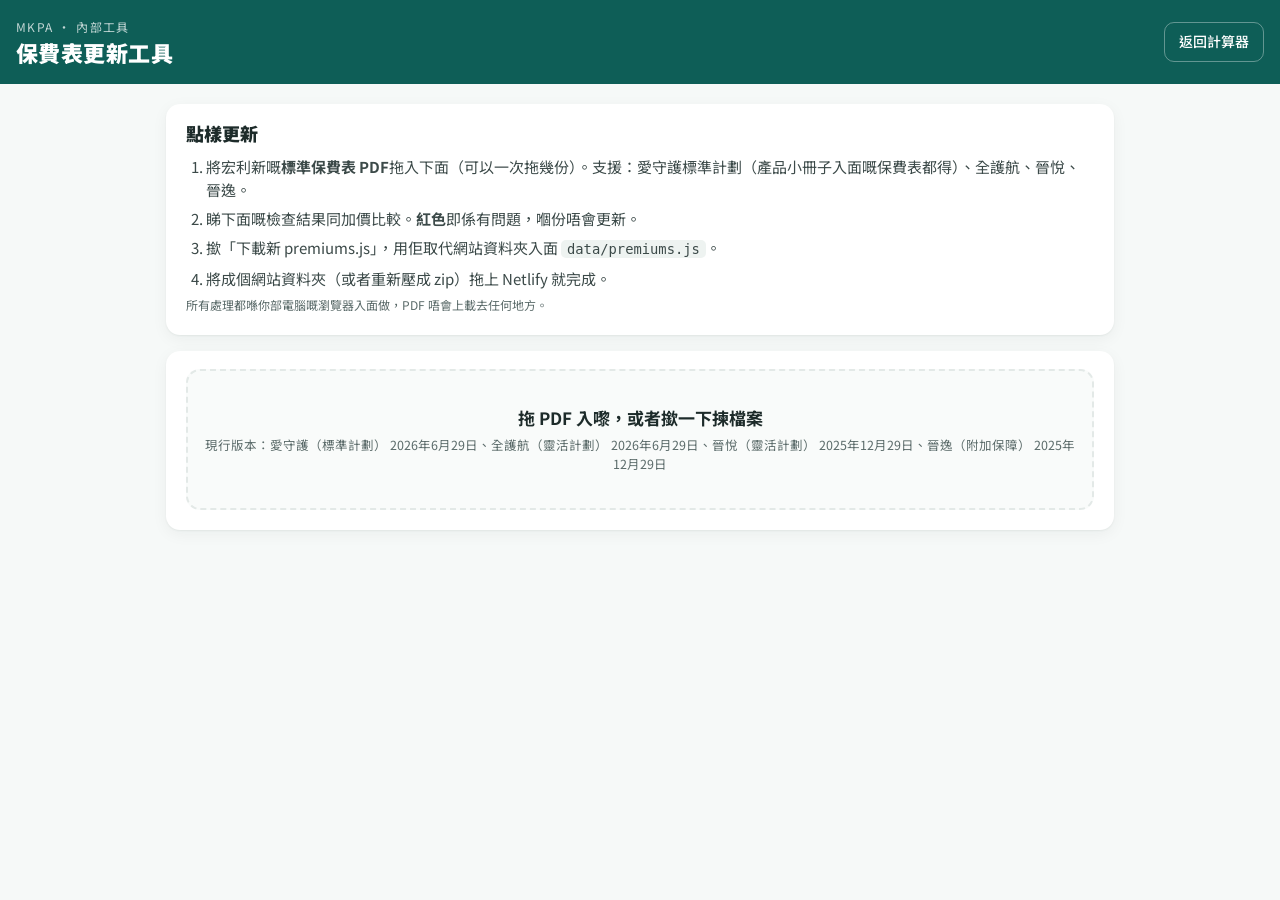
==== update.html @ 35508be8 "vhis-rate: 首次上載（已套用 MKPA 統一設計） 由 mkpa-tools 搬過嚟，包括統一設計（宏利綠、Noto Sans HK、電子名片、列印 / 存 PDF）同 CLAUDE.md。" ====
<!DOCTYPE html>
<html lang="zh-Hant-HK">
<head>
  <meta charset="UTF-8">
  <meta name="viewport" content="width=device-width, initial-scale=1.0">
  <meta name="robots" content="noindex">
  <title>保費表更新工具</title>
<link rel="preconnect" href="https://fonts.googleapis.com">
<link rel="preconnect" href="https://fonts.gstatic.com" crossorigin>
<link href="https://fonts.googleapis.com/css2?family=Barlow:wght@500;600;700&family=Noto+Sans+HK:wght@400;500;700;900&display=swap" rel="stylesheet">
  <link rel="icon" href="data:image/svg+xml,%3Csvg xmlns=%27http://www.w3.org/2000/svg%27 viewBox=%270 0 32 32%27%3E%3Crect width=%2732%27 height=%2732%27 rx=%277%27 fill=%27%230a463f%27/%3E%3Cpath d=%27M13 8h6v5h5v6h-5v5h-6v-5H8v-6h5z%27 fill=%27%23fff%27/%3E%3C/svg%3E">
  <link rel="stylesheet" href="css/style.css">
</head>
<body>
  <header class="topbar">
    <div class="wrap topbar__inner">
      <div>
        <div class="eyebrow">MKPA · 內部工具</div>
        <h1>保費表更新工具</h1>
      </div>
      <div class="topbar__actions"><a class="btn btn--ghost" href="index.html">返回計算器</a></div>
    </div>
  </header>

  <main class="wrap upd">
    <section class="card">
      <h2>點樣更新</h2>
      <ol class="steps">
        <li>將宏利新嘅<strong>標準保費表 PDF</strong>拖入下面（可以一次拖幾份）。支援：愛守護標準計劃（產品小冊子入面嘅保費表都得）、全護航、晉悅、晉逸。</li>
        <li>睇下面嘅檢查結果同加價比較。<strong>紅色</strong>即係有問題，嗰份唔會更新。</li>
        <li>撳「下載新 premiums.js」，用佢取代網站資料夾入面 <code>data/premiums.js</code>。</li>
        <li>將成個網站資料夾（或者重新壓成 zip）拖上 Netlify 就完成。</li>
      </ol>
      <p class="hint">所有處理都喺你部電腦嘅瀏覽器入面做，PDF 唔會上載去任何地方。</p>
    </section>

    <section class="card">
      <label class="drop" id="drop">
        <input type="file" id="files" accept="application/pdf" multiple>
        <span class="drop__big">拖 PDF 入嚟，或者撳一下揀檔案</span>
        <span class="drop__small">現行版本：<span id="current"></span></span>
      </label>
      <div id="reports"></div>
      <div class="upd__actions" id="actions" hidden>
        <button type="button" class="btn btn--primary" id="download">下載新 premiums.js</button>
        <span class="hint" id="actionHint"></span>
      </div>
    </section>
  </main>

  <script src="vendor/pdf-3.11.174.min.js"></script>
  <script src="data/premiums.js"></script>
  <script src="js/parser.js"></script>
  <script src="js/update.js"></script>
</body>
</html>
---- css/style.css ----
:root {
  --bg: #F6F9F8;
  --surface: #ffffff;
  --ink: #1D2B2A;
  --ink-2: #3C4A49;
  --ink-3: #5B6B6A;
  --line: #E3E9E7;
  --line-2: #EEF3F1;
  --brand: #00753E;
  --brand-fill: #00A758;
  --brand-2: #0E5E57;
  --brand-soft: #E6F6EE;
  --premium: #C62828;
  --premium-soft: #FDECEC;
  --prep: #9aa3b2;
  --bank: #2459c9;
  --bank-soft: #e8eefb;
  --plan: #c26a06;
  --plan-soft: #fdf0de;
  --radius: 14px;
  --shadow: 0 1px 2px rgba(29, 43, 42, .06), 0 4px 16px rgba(29, 43, 42, .05);
  --font: "Noto Sans HK", "PingFang HK", "Microsoft JhengHei", system-ui, sans-serif;
  --num: "Barlow", "Noto Sans HK", system-ui, sans-serif;
}

* { box-sizing: border-box; }
html { -webkit-text-size-adjust: 100%; }
body {
  margin: 0;
  background: var(--bg);
  color: var(--ink);
  font-family: var(--font);
  font-size: 15px;
  line-height: 1.55;
}
.wrap { max-width: 1280px; margin: 0 auto; padding: 0 16px; }
h1, h2, h3 { margin: 0; line-height: 1.25; }
small { font-weight: 400; color: var(--ink-3); }
.num, .kpi__v, td, output { font-variant-numeric: tabular-nums; }
.kpi__v, .total-hero__main b { font-family: var(--num); }

/* 頂部 */
.topbar { background: var(--brand-2); color: #fff; }
.topbar__inner { display: flex; align-items: center; justify-content: space-between; gap: 16px; padding-top: 18px; padding-bottom: 18px; flex-wrap: wrap; }
.topbar h1 { font-size: 22px; font-weight: 900; letter-spacing: .02em; }
.eyebrow { font-size: 12px; letter-spacing: .12em; opacity: .75; margin-bottom: 2px; }
.topbar__actions { display: flex; gap: 8px; }

/* 按鈕 */
.btn { font: inherit; font-size: 14px; font-weight: 500; border-radius: 10px; padding: 8px 14px; cursor: pointer; border: 1px solid transparent; transition: background .15s, border-color .15s; }
.btn--light { background: #fff; color: var(--brand-2); }
.btn--light:hover { background: #E6F6EE; }
.btn--ghost { background: transparent; color: #fff; border-color: rgba(255,255,255,.35); }
.btn--ghost:hover { background: rgba(255,255,255,.1); }
.btn--outline { background: transparent; border-color: var(--line); color: var(--ink-2); }
.btn--outline:hover { border-color: var(--ink-3); }
.btn--block { width: 100%; }

/* 版面 */
.layout { display: grid; grid-template-columns: 340px minmax(0, 1fr); gap: 20px; padding-top: 20px; padding-bottom: 32px; align-items: start; }
.panel { background: var(--surface); border-radius: var(--radius); box-shadow: var(--shadow); padding: 4px 18px 18px; position: sticky; top: 12px; max-height: calc(100vh - 24px); overflow-y: auto; }
.results { display: flex; flex-direction: column; gap: 16px; min-width: 0; }
#resultBody { display: flex; flex-direction: column; gap: 16px; }

/* 輸入 */
.group { padding: 14px 0; border-bottom: 1px solid var(--line-2); }
.group:last-of-type { border-bottom: 0; margin-bottom: 8px; }
.group__title { font-size: 12px; font-weight: 700; letter-spacing: .1em; color: var(--brand); margin-bottom: 10px; }
.field { display: block; margin-bottom: 12px; }
.field:last-child { margin-bottom: 0; }
.label { display: block; font-size: 13px; font-weight: 500; color: var(--ink-2); margin-bottom: 6px; }
.label--row { display: flex; justify-content: space-between; align-items: center; gap: 8px; }
.row2 { display: grid; grid-template-columns: 1fr 1fr; gap: 10px; align-items: end; }
select {
  width: 100%; font: inherit; font-size: 15px; color: var(--ink);
  padding: 9px 32px 9px 11px; border: 1px solid var(--line); border-radius: 10px; background: #fff;
  appearance: none; -webkit-appearance: none;
  background-image: url("data:image/svg+xml,%3Csvg xmlns='http://www.w3.org/2000/svg' width='12' height='8' viewBox='0 0 12 8'%3E%3Cpath d='M1 1l5 5 5-5' stroke='%237b8395' stroke-width='1.6' fill='none'/%3E%3C/svg%3E");
  background-repeat: no-repeat; background-position: right 11px center;
}
select:focus, input:focus-visible, button:focus-visible { outline: 2px solid var(--brand); outline-offset: 2px; }
.hint { font-size: 12px; color: var(--ink-3); margin: 6px 0 0; }
.hint:empty { display: none; }
.check { display: flex; gap: 8px; align-items: flex-start; font-size: 13px; color: var(--ink-2); cursor: pointer; margin: 2px 0 8px; }
.check input { margin-top: 3px; accent-color: var(--brand); width: 16px; height: 16px; flex: none; }
.check--field { margin-bottom: 12px; padding-bottom: 9px; }

.seg { display: grid; grid-template-columns: repeat(2, 1fr); background: var(--line-2); padding: 3px; border-radius: 10px; gap: 3px; }
.seg--4 { grid-template-columns: repeat(4, 1fr); }
.seg button { font: inherit; font-size: 14px; border: 0; background: transparent; padding: 7px 4px; border-radius: 8px; cursor: pointer; color: var(--ink-2); }
.seg button[aria-checked="true"] { background: #fff; color: var(--ink); font-weight: 700; box-shadow: 0 1px 3px rgba(0,0,0,.08); }

input[type="range"] { width: 100%; accent-color: var(--brand); margin: 4px 0 0; height: 24px; }
#bankRate { accent-color: var(--bank); }
#planRate, #planYears { accent-color: var(--plan); }
.pill { font-size: 13px; font-weight: 700; padding: 1px 9px; border-radius: 999px; background: var(--brand-soft); color: var(--brand); min-width: 52px; text-align: center; }
.pill--bank { background: var(--bank-soft); color: var(--bank); }
.pill--plan { background: var(--plan-soft); color: var(--plan); }

/* 結果 */
.errors { background: var(--premium-soft); color: var(--premium); border-radius: var(--radius); padding: 14px 16px; font-weight: 500; }
.errors ul { margin: 0; padding-left: 18px; }
.client-line { font-size: 14px; color: var(--ink-2); padding: 0 2px; }
.client-line strong { color: var(--ink); }
.client-line .tag { display: inline-block; font-size: 12px; background: #fff; border: 1px solid var(--line); border-radius: 999px; padding: 1px 9px; margin: 2px 4px 2px 0; }
.client-line .tag--warn { background: var(--premium-soft); border-color: transparent; color: var(--premium); }

.kpis { display: grid; grid-template-columns: repeat(4, minmax(0, 1fr)); gap: 12px; }
.kpi { container-type: inline-size; background: var(--surface); border-radius: var(--radius); box-shadow: var(--shadow); padding: 14px 16px 16px; border-top: 3px solid var(--brand-fill); min-width: 0; }
.kpi--alert { border-top-color: var(--premium); }
.kpi__q { font-size: 13px; font-weight: 700; color: var(--ink-2); display: flex; align-items: center; gap: 7px; }
.kpi__q .num { width: 20px; height: 20px; border-radius: 50%; background: var(--brand-soft); color: var(--brand); display: inline-grid; place-items: center; font-size: 12px; }
.kpi--alert .kpi__q .num { background: var(--premium-soft); color: var(--premium); }
.kpi__v { white-space: nowrap; font-size: clamp(15px, 11.5cqi, 28px); font-weight: 900; letter-spacing: -.01em; margin-top: 8px; line-height: 1.15; overflow-wrap: anywhere; }
.kpi__v small { font-size: 13px; font-weight: 500; white-space: nowrap; }
.kpi__s { font-size: 12.5px; color: var(--ink-3); margin-top: 6px; }
.kpi__s b { color: var(--ink-2); font-weight: 700; }
.kpi--alert .kpi__v { color: var(--premium); }

.card { background: var(--surface); border-radius: var(--radius); box-shadow: var(--shadow); padding: 18px 20px 20px; min-width: 0; }
.card--quiet { background: transparent; box-shadow: none; border: 1px solid var(--line); }
.card h2 { font-size: 18px; font-weight: 900; }
.card__head { display: flex; justify-content: space-between; align-items: flex-start; gap: 12px; margin-bottom: 12px; }
.card__sub { font-size: 13px; color: var(--ink-3); margin: 4px 0 0; }

.chart { position: relative; height: 260px; margin-top: 12px; }
.chart--tall { height: 300px; }
.chart--short { height: 220px; }

.milestones { display: grid; grid-template-columns: repeat(auto-fill, minmax(118px, 1fr)); gap: 8px; margin-top: 14px; }
.ms { border: 1px solid var(--line-2); border-radius: 10px; padding: 8px 10px; background: #F9FBFA; }
.ms__age { font-size: 12px; color: var(--ink-3); }
.ms__v { font-size: 16px; font-weight: 700; }
.ms__x { font-size: 12px; color: var(--premium); font-weight: 500; }
.ms--now { background: var(--brand-soft); border-color: transparent; }
.ms--now .ms__x { color: var(--brand); }

.compare { display: grid; grid-template-columns: 1fr 1fr; gap: 12px; }
.opt { border-radius: 12px; padding: 14px 16px; border: 1px solid var(--line-2); }
.opt--bank { background: var(--bank-soft); border-color: transparent; }
.opt--plan { background: var(--plan-soft); border-color: transparent; }
.opt__name { font-size: 13px; font-weight: 700; display: flex; justify-content: space-between; gap: 8px; }
.opt--bank .opt__name { color: var(--bank); }
.opt--plan .opt__name { color: var(--plan); }
.opt__big { font-size: 28px; font-weight: 900; margin-top: 6px; line-height: 1.1; }
.opt__big small { font-size: 13px; color: var(--ink-2); }
.opt__alt { font-size: 13px; color: var(--ink-2); margin-top: 2px; }
.opt dl { margin: 12px 0 0; display: grid; grid-template-columns: auto 1fr; gap: 4px 12px; font-size: 13px; }
.opt dt { color: var(--ink-2); }
.opt dd { margin: 0; text-align: right; font-weight: 500; font-variant-numeric: tabular-nums; }
.opt dd.good { color: var(--brand); font-weight: 700; }
.opt dd.warn { color: var(--premium); font-weight: 700; }
.opt--best { box-shadow: inset 0 0 0 2px currentColor; }
.opt--bank.opt--best { color: var(--bank); }
.opt--plan.opt--best { color: var(--plan); }
.opt--best > * { color: var(--ink); }
.opt--best .opt__name { color: inherit; }
.opt--best .opt__name span:first-child { color: inherit; }
.best { font-size: 12px; font-weight: 700; color: #fff; background: currentColor; padding: 1px 9px; border-radius: 999px; white-space: nowrap; }
.opt--bank .best { background: var(--bank); }
.opt--plan .best { background: var(--plan); }
.opt__vs { font-size: 13px; margin-top: 6px; color: var(--brand) !important; }
.opt__vs b { font-weight: 900; }
.tax-li { color: var(--ink); }
.tax-hl { color: var(--brand); font-weight: 900; background: var(--brand-soft); padding: 0 5px; border-radius: 4px; }
.range-pair { display: grid; grid-template-columns: 1fr auto 1fr; align-items: center; gap: 8px; }
.range-pair__item { position: relative; display: block; }
.range-pair__tag { position: absolute; left: 11px; top: 50%; transform: translateY(-50%); font-size: 12px; color: var(--ink-3); pointer-events: none; }
.range-pair__item:first-child select { padding-left: 30px; }
.range-pair__dash { font-size: 13px; color: var(--ink-3); }
.opt__note { font-size: 12px; color: var(--ink-2); margin-top: 10px; padding-top: 8px; border-top: 1px dashed rgba(0,0,0,.12); }
.opt--na { background: #F2F5F4; color: var(--ink-3); }
.baseline { grid-column: 1 / -1; font-size: 13px; color: var(--ink-2); background: #F9FBFA; border: 1px solid var(--line-2); border-radius: 10px; padding: 10px 14px; }
.baseline b { color: var(--premium); }

.table-wrap { overflow-x: auto; -webkit-overflow-scrolling: touch; }
table { width: 100%; border-collapse: collapse; font-size: 13.5px; }
th, td { padding: 9px 10px; text-align: right; white-space: nowrap; border-bottom: 1px solid var(--line-2); }
th:first-child, td:first-child { text-align: left; }
thead th { font-size: 12px; font-weight: 700; color: var(--ink-3); background: #F9FBFA; position: sticky; top: 0; }
.delay th.bank, .delay td.bank { color: var(--bank); }
.delay th.plan, .delay td.plan { color: var(--plan); }
.delay td.extra { color: var(--premium); font-weight: 700; }
.delay tr.now td { background: var(--brand-soft); font-weight: 700; }
.delay .sub { display: block; font-size: 11.5px; color: var(--ink-3); font-weight: 400; }
.detail tr.prep td { color: var(--ink-3); }
.detail tr td.up { color: var(--premium); }
.detail tr td.down { color: var(--brand); }
.detail tr.cover td:first-child { border-left: 3px solid var(--premium); }
.detail tr.prep td:first-child { border-left: 3px solid var(--line); }

details summary { list-style: none; cursor: pointer; display: flex; align-items: baseline; gap: 10px; }
details summary::-webkit-details-marker { display: none; }
details summary h2::before { content: "▸ "; color: var(--ink-3); }
details[open] summary h2::before { content: "▾ "; }
details[open] summary .card__sub { display: none; }
details .table-wrap { max-height: 520px; overflow-y: auto; margin-top: 12px; }

.assume, .disclaimer { margin: 10px 0 0; padding-left: 18px; font-size: 13px; color: var(--ink-2); }
.assume li, .disclaimer li { margin-bottom: 4px; }
.disclaimer { color: var(--ink-3); font-size: 12px; }

.footer { color: var(--ink-3); font-size: 12px; padding: 8px 0 28px; }
.footer__row { display: flex; justify-content: space-between; align-items: baseline; gap: 8px 16px; flex-wrap: wrap; margin-top: 14px; }
.footer .mk-copy { margin: 0; font-size: 12px; }

.toast { position: fixed; bottom: 20px; left: 50%; transform: translateX(-50%); background: var(--ink); color: #fff; padding: 10px 16px; border-radius: 10px; font-size: 14px; z-index: 10; }

/* 響應式 */
@media (max-width: 1100px) {
  .kpis { grid-template-columns: repeat(2, minmax(0, 1fr)); }
}
@media (max-width: 900px) {
  .layout { grid-template-columns: 1fr; }
  .panel { position: static; max-height: none; }
}
@media (max-width: 560px) {
  body { font-size: 14px; }
  .topbar h1 { font-size: 19px; }
  .compare { grid-template-columns: 1fr; }
  .card { padding: 16px 14px; }
  .chart--tall { height: 260px; }
  .topbar__actions .btn { padding: 7px 10px; font-size: 13px; }
}

/* 列印 */
@media print {
  @page { size: A4; margin: 12mm; }
  body { background: #fff; font-size: 11px; }
  .no-print, .toast { display: none !important; }
  .topbar { background: #fff; color: var(--brand-2); border-bottom: 2px solid var(--brand-fill); }
  .layout { display: block; padding: 0; }
  .card, .kpi { box-shadow: none; border: 1px solid var(--line); break-inside: avoid; }
  .kpis { grid-template-columns: repeat(4, 1fr); }
  .kpi__v { font-size: 16px; }
  .chart { height: 210px; }
  details .table-wrap { max-height: none; overflow: visible; }
  details:not([open]) { display: none; }
  .card:has(> #detailBox:not([open])) { display: none; }
  #resultBody { gap: 10px; }
}
[hidden] { display: none !important; }

/* 更新工具 */
.upd { display: flex; flex-direction: column; gap: 16px; padding-top: 20px; padding-bottom: 40px; max-width: 980px; }
.steps { margin: 10px 0 6px; padding-left: 20px; color: var(--ink-2); }
.steps li { margin-bottom: 6px; }
code { background: var(--line-2); padding: 1px 6px; border-radius: 5px; font-size: .92em; }
a.btn { text-decoration: none; display: inline-block; }
.btn--primary { background: var(--brand-fill); color: #fff; font-weight: 700; }
.btn--primary:hover { background: var(--brand); }
.btn[disabled] { opacity: .45; cursor: not-allowed; }
.drop { display: flex; flex-direction: column; align-items: center; gap: 4px; padding: 34px 16px; border: 2px dashed var(--line); border-radius: 14px; cursor: pointer; text-align: center; background: #F9FBFA; transition: border-color .15s, background .15s; }
.drop:hover, .drop--over { border-color: var(--brand); background: var(--brand-soft); }
.drop input { position: absolute; width: 1px; height: 1px; opacity: 0; }
.drop__big { font-size: 17px; font-weight: 700; }
.drop__small { font-size: 12.5px; color: var(--ink-3); }
.report { border: 1px solid var(--line-2); border-radius: 12px; padding: 14px 16px; margin-top: 14px; }
.report p { margin: 8px 0; font-size: 14px; }
.report__head { display: flex; justify-content: space-between; gap: 10px; align-items: center; flex-wrap: wrap; }
.badge { font-size: 12px; font-weight: 700; padding: 2px 10px; border-radius: 999px; background: var(--line-2); color: var(--ink-2); }
.badge.ok { background: var(--brand-soft); color: var(--brand); }
.badge.same { background: var(--bank-soft); color: var(--bank); }
.badge.bad { background: var(--premium-soft); color: var(--premium); }
.bad { color: var(--premium); font-size: 14px; }
details.warn { font-size: 13px; color: var(--plan); margin: 8px 0; }
details.warn summary { cursor: pointer; }
.report .table-wrap { margin-top: 10px; }
.upd__actions { display: flex; gap: 12px; align-items: center; flex-wrap: wrap; margin-top: 16px; }

/* v3：連貫性 */
a.kpi { color: inherit; text-decoration: none; display: block; transition: transform .12s, box-shadow .12s; }
a.kpi:hover { transform: translateY(-1px); box-shadow: 0 2px 4px rgba(22,33,58,.08), 0 8px 24px rgba(22,33,58,.08); }
.kpi__q { flex-wrap: wrap; }
.kpi__tag { font-size: 11px; font-weight: 700; padding: 0 7px; border-radius: 999px; background: var(--line-2); color: var(--ink-2); margin-left: auto; white-space: nowrap; }
.card h2 .num { display: inline-grid; place-items: center; width: 22px; height: 22px; border-radius: 50%; background: var(--brand-soft); color: var(--brand); font-size: 13px; margin-right: 6px; vertical-align: 2px; }
.card h2 .num + .num { margin-left: -2px; }
.card h2 .num--alert { background: var(--premium-soft); color: var(--premium); }
.mini-title { font-size: 15px; font-weight: 700; margin-top: 22px; }
.card__head--wrap { flex-wrap: wrap; }
.seg--tabs { min-width: 220px; }
.seg button[disabled] { opacity: .4; cursor: not-allowed; }
section[id^="sec"] { scroll-margin-top: 12px; }

.delay-lead { font-size: 18px; font-weight: 500; line-height: 1.5; margin: 4px 0 16px; }
.delay-lead b { color: var(--premium); font-weight: 900; }
.delay-lead__tag { display: inline-block; font-size: 12px; font-weight: 700; padding: 1px 9px; border-radius: 999px; background: var(--line-2); color: var(--ink-2); margin-right: 8px; vertical-align: 3px; }
.delay-lead .hint { display: inline; margin-left: 6px; }

.ladder { display: flex; flex-direction: column; gap: 6px; }
.rung { display: grid; grid-template-columns: 112px minmax(0, 1fr) 150px; grid-template-areas: "who bar num" "who detail num"; column-gap: 14px; row-gap: 2px; align-items: center; padding: 10px 12px; border-radius: 10px; }
.rung--now { background: var(--brand-soft); }
.rung__who { grid-area: who; display: flex; flex-direction: column; line-height: 1.3; }
.rung__who b { font-size: 15px; }
.rung__who span { font-size: 12px; color: var(--ink-3); }
.rung__bar { grid-area: bar; display: flex; height: 18px; background: var(--line-2); border-radius: 5px; overflow: hidden; }
.bar { display: block; height: 100%; }
.bar--plan { background: var(--plan); }
.bar--bank { background: var(--bank); }
.bar--extra { background: repeating-linear-gradient(135deg, var(--premium) 0 6px, #cf4a42 6px 12px); }
.rung--none .bar--plan, .rung--none .bar--bank { opacity: .55; }
.rung__detail { grid-area: detail; font-size: 12.5px; color: var(--ink-2); }
.rung__num { grid-area: num; text-align: right; display: flex; flex-direction: column; line-height: 1.3; font-variant-numeric: tabular-nums; }
.rung__num b { font-size: 16px; font-weight: 900; }
.rung__num span { font-size: 12.5px; color: var(--premium); font-weight: 700; }
.rung--now .rung__num span { color: var(--ink-3); font-weight: 400; }
.ladder-note { margin-top: 10px; }

.jump { display: none; }
@media (max-width: 900px) {
  .jump { display: block; position: sticky; top: 8px; z-index: 5; margin: 10px 0 0; text-align: center; background: var(--brand-fill); color: #fff; font-weight: 700; text-decoration: none; font-weight: 700; padding: 9px; border-radius: 10px; box-shadow: var(--shadow); }
}
@media (max-width: 560px) {
  .rung { grid-template-columns: minmax(0, 1fr) auto; grid-template-areas: "who num" "bar bar" "detail detail"; row-gap: 6px; }
  .delay-lead { font-size: 16px; }
  .seg--tabs { min-width: 0; width: 100%; }
}
.key { display: inline-block; width: 12px; height: 12px; border-radius: 3px; vertical-align: -1px; margin-right: 4px; }
.key--plan { background: var(--plan); }
.key--bank { background: var(--bank); }
.key--extra { background: repeating-linear-gradient(135deg, var(--premium) 0 3px, #cf4a42 3px 6px); }

/* v4：每月負擔 */
.kpi__from { color: var(--ink-3); font-weight: 700; }
.delay-lead b.calm { color: var(--ink); }
.rung__num b small { font-size: 12px; font-weight: 500; color: var(--ink-3); }
.rung { grid-template-columns: 112px minmax(0, 1fr) 190px; }
.nosave { margin-top: 18px; border-radius: 12px; background: var(--premium-soft); padding: 14px 16px; }
.nosave__head { font-size: 14px; color: var(--ink); }
.nosave__head b { color: var(--premium); }
.nosave__row { display: grid; grid-template-columns: repeat(auto-fit, minmax(150px, 1fr)); gap: 10px; margin-top: 12px; }
.nosave__cell { background: #fff; border-radius: 10px; padding: 10px 12px; display: flex; flex-direction: column; }
.nosave__cell span { font-size: 12px; color: var(--ink-3); }
.nosave__cell b { font-size: 20px; font-weight: 900; color: var(--premium); font-variant-numeric: tabular-nums; }
.nosave__cell small { font-size: 12px; color: var(--ink-2); }

.hbars { display: flex; flex-direction: column; gap: 8px; margin-top: 10px; }
.hbar { display: grid; grid-template-columns: 150px minmax(0, 1fr) 150px; gap: 12px; align-items: center; padding: 8px 10px; border-radius: 10px; }
.hbar--best { background: var(--brand-soft); }
.hbar__name { display: flex; flex-direction: column; line-height: 1.3; }
.hbar__name b { font-size: 14px; }
.hbar__name span { font-size: 12px; color: var(--ink-3); }
.hbar__track { height: 22px; background: var(--line-2); border-radius: 5px; overflow: hidden; display: flex; }
.bar--none { background: repeating-linear-gradient(135deg, var(--premium) 0 6px, #cf4a42 6px 12px); }
.hbar__v { text-align: right; font-weight: 900; font-size: 16px; font-variant-numeric: tabular-nums; display: flex; flex-direction: column; line-height: 1.3; }
.hbar__v span { font-size: 12px; color: var(--brand); font-weight: 700; }
details.more { margin-top: 18px; }
details.more summary { cursor: pointer; font-size: 14px; font-weight: 700; color: var(--ink-2); }
details.more summary::before { content: "▸ "; }
details.more[open] summary::before { content: "▾ "; }
@media (max-width: 560px) {
  .rung { grid-template-columns: minmax(0, 1fr) auto; }
  .hbar { grid-template-columns: minmax(0, 1fr) auto; grid-template-areas: "n v" "t t"; }
  .hbar__name { grid-area: n; } .hbar__v { grid-area: v; } .hbar__track { grid-area: t; }
}
@media print { details.more { display: none; } }

/* 升幅 */
.growth { margin-top: 16px; border: 1px solid var(--line-2); border-radius: 12px; padding: 14px 16px; background: #F9FBFA; }
.growth__main { display: flex; flex-wrap: wrap; align-items: baseline; gap: 4px 10px; }
.growth__main span { font-size: 14px; color: var(--ink-2); }
.growth__main b { font-size: 26px; font-weight: 900; color: var(--premium); font-variant-numeric: tabular-nums; }
.growth__main small { flex-basis: 100%; font-size: 12.5px; color: var(--ink-3); }
.growth__bands { display: grid; grid-template-columns: repeat(auto-fill, minmax(104px, 1fr)); gap: 8px; margin-top: 12px; }
.gb { border-radius: 10px; padding: 7px 10px; display: flex; flex-direction: column; line-height: 1.3; background: #fff; border: 1px solid var(--line-2); }
.gb span { font-size: 12px; color: var(--ink-3); }
.gb b { font-size: 17px; font-weight: 900; font-variant-numeric: tabular-nums; }
.gb small { font-size: 11px; color: var(--ink-3); }
.gb--mild b { color: var(--ink-2); }
.gb--warm { background: #fff4ec; border-color: transparent; } .gb--warm b { color: #c2410c; }
.gb--hot { background: var(--premium-soft); border-color: transparent; } .gb--hot b { color: var(--premium); }
.gb--down b { color: var(--brand); }
#detailGrowth .growth { margin-top: 12px; }
#detailNote { margin: 10px 0 0; }

/* v5：步進掣、手機、列印 */
.range-row { display: grid; grid-template-columns: 30px minmax(0, 1fr) 30px; gap: 8px; align-items: center; }
.range-row input[type="range"] { margin: 0; }
.step { font: inherit; font-size: 16px; line-height: 1; width: 30px; height: 30px; border-radius: 8px; border: 1px solid var(--line); background: #fff; color: var(--ink-2); cursor: pointer; padding: 0; }
.step:hover { border-color: var(--ink-3); color: var(--ink); }
.step:active { background: var(--line-2); }
.print-only { display: none; }
@media (max-width: 560px) {
  .kpis { grid-template-columns: 1fr; gap: 10px; }
  .kpi__v { font-size: 24px; }
}
@media print {
  .print-only { display: block; }
  .print-meta { font-size: 10px; color: var(--ink-3); }
  .chart, .chart--tall, .chart--short { height: auto !important; }
  .chart canvas { width: 100% !important; height: auto !important; max-width: 100%; }
  .card { break-inside: auto !important; page-break-inside: auto !important; padding: 12px 14px; }
  .kpis, .kpi, .chart, .compare, .opt, .rung, .hbars, .nosave, .growth, .milestones, .card__head, .delay-lead { break-inside: avoid; page-break-inside: avoid; }
  .mini-title { break-after: avoid; margin-top: 12px; }
  #secSave, #secDelay { break-before: auto; }
  .card h2 { break-after: avoid; }
  a.kpi { transform: none !important; }
  .compare { grid-template-columns: 1fr 1fr; }
  .opt__big { font-size: 22px; }
  .rung { grid-template-columns: 100px minmax(0, 1fr) 170px; }
  .milestones { grid-template-columns: repeat(6, minmax(0, 1fr)); gap: 6px; }
  .ms { padding: 6px 8px; min-width: 0; }
  .ms__v { font-size: 13px; }
  .growth__bands { grid-template-columns: repeat(6, minmax(0, 1fr)); }
  .gb b { font-size: 14px; }
  .nosave__row { grid-template-columns: repeat(3, 1fr); }
}
@media print {
  #resultBody { gap: 8px; }
  .kpis { gap: 8px; }
  .kpi { padding: 10px 12px; }
  .card h2 { font-size: 15px; }
  .card__sub { font-size: 10px; }
  .footer { padding-bottom: 0; }
  .topbar__inner { padding-top: 6px; padding-bottom: 6px; }
}
@media print {
  #secDelay { break-before: page; page-break-before: always; }
  .kpi__v { font-size: 15px !important; }
  .kpi__tag { font-size: 9px; }
}
@media print {
  .footer { font-size: 8.5px; padding: 4px 0 0; }
  .footer__row { flex-wrap: nowrap; gap: 8px; margin-top: 4px; }
  .footer .mk-copy { font-size: 8.5px; }
  .assume, .disclaimer { font-size: 9.5px; margin-top: 6px; }
  .assume li, .disclaimer li { margin-bottom: 2px; }
  .card--quiet { padding: 10px 12px; }
}
.range-row--num { grid-template-columns: 36px minmax(0, 1fr) 36px; }
.range-row--num .step { width: 36px; height: 38px; }
.num-input { width: 100%; font: inherit; font-size: 17px; font-weight: 700; text-align: center; padding: 7px 8px; border: 1px solid var(--line); border-radius: 10px; color: var(--ink); background: #fff; font-variant-numeric: tabular-nums; -moz-appearance: textfield; }
.num-input::-webkit-outer-spin-button, .num-input::-webkit-inner-spin-button { -webkit-appearance: none; margin: 0; }
.opt__big .ok { color: var(--brand); }
.opt__big .short { color: var(--premium); }
.target-line { font-size: 12.5px; color: var(--ink-3); margin-top: 6px; }
.who-line { color: var(--ink-2); }
.bar--gap { background: transparent; }
.hbar__v span.miss { color: var(--premium); }
.total-hero { display: grid; grid-template-columns: minmax(0, 1.3fr) minmax(0, 1fr); gap: 14px; align-items: center; background: var(--premium-soft); border-radius: 12px; padding: 14px 18px; margin: 4px 0 6px; }
.total-hero__main { display: flex; flex-direction: column; }
.total-hero__main span { font-size: 13.5px; color: var(--ink-2); font-weight: 500; }
.total-hero__main b { font-size: 36px; font-weight: 900; color: var(--premium); line-height: 1.15; letter-spacing: -.01em; font-variant-numeric: tabular-nums; }
.total-hero__main small { font-size: 12.5px; color: var(--ink-2); }
.total-hero__facts { display: flex; flex-direction: column; gap: 6px; }
.total-hero__facts div { display: flex; justify-content: space-between; gap: 10px; background: #fff; border-radius: 8px; padding: 6px 10px; font-size: 13px; }
.total-hero__facts span { color: var(--ink-2); }
.total-hero__facts b { font-variant-numeric: tabular-nums; white-space: nowrap; }
@media (max-width: 700px) { .total-hero { grid-template-columns: 1fr; } .total-hero__main b { font-size: 30px; } }
@media print { .total-hero { break-inside: avoid; padding: 10px 12px; } .total-hero__main b { font-size: 24px; } }
@media print {
  #secFuture .milestones { display: none; }
  #secSave { break-before: page; page-break-before: always; }
  .growth { margin-top: 8px; padding: 8px 12px; }
}
.combo { display: flex; flex-wrap: wrap; gap: 4px 10px; font-size: 12.5px; color: var(--ink-2); margin-top: 8px; background: var(--line-2); border-radius: 8px; padding: 6px 10px; }
.combo b { color: var(--ink); font-variant-numeric: tabular-nums; }
.combo__eq b { color: var(--premium); }
.split { grid-column: 1 / -1; margin-top: 4px; }
.split__bar { display: flex; height: 14px; border-radius: 7px; overflow: hidden; background: #fff; }
.split__seg--before { background: #9aa3b2; }
.split__seg--save { background: var(--premium); }
.split__seg--out { background: #4b5563; }
.split__items { display: grid; grid-template-columns: repeat(auto-fit, minmax(200px, 1fr)); gap: 8px; margin-top: 10px; }
.split__item { background: #fff; border-radius: 8px; padding: 7px 10px; display: grid; grid-template-columns: auto 1fr auto; column-gap: 7px; align-items: center; font-size: 12.5px; }
.split__item span { color: var(--ink-2); }
.split__item b { font-size: 15px; font-weight: 900; font-variant-numeric: tabular-nums; }
.split__item small { grid-column: 2 / -1; color: var(--ink-3); font-size: 11.5px; }
.split__dot { width: 10px; height: 10px; border-radius: 3px; display: inline-block; }
.split__dot--before { background: #9aa3b2; }
.split__dot--save { background: var(--premium); }
.split__dot--out { background: #4b5563; }
@media print {
  .total-hero { grid-template-columns: 1.2fr 1fr; gap: 8px; padding: 8px 12px; }
  .total-hero__facts div { padding: 3px 8px; font-size: 10.5px; }
  .split__items { grid-template-columns: repeat(3, 1fr); gap: 6px; margin-top: 6px; }
  .split__item { padding: 4px 8px; font-size: 10px; }
  .split__item b { font-size: 12px; }
  .split__bar { height: 10px; }
  .growth__main b { font-size: 18px; }
  .gb { padding: 4px 8px; }
}

/* ===== MKPA 統一標準（由 _standard/mkpa.css 複製，修改請先改呢份再同步到各工具）===== */
:root{
  --mk-brand:#00A758; --mk-brand-ink:#00753E; --mk-brand-soft:#E6F6EE; --mk-brand-line:#B4E2C8;
  --mk-deep:#0E5E57; --mk-ink:#1D2B2A; --mk-muted:#5B6B6A;
  --mk-bg:#F6F9F8; --mk-surface:#FFFFFF; --mk-line:#E3E9E7;
  --mk-warn:#8A5B00; --mk-warn-soft:#FFF5DC; --mk-danger:#C62828; --mk-danger-soft:#FDECEC;
  --mk-sans:"Noto Sans HK","PingFang HK","Microsoft JhengHei",system-ui,sans-serif;
  --mk-num:"Barlow","Noto Sans HK",system-ui,sans-serif;
}
.mk-ecard{display:flex;align-items:center;gap:16px 24px;flex-wrap:wrap;margin:28px 0 0;padding:20px 22px;border-radius:14px;border:1px solid var(--mk-brand-line);background:var(--mk-brand-soft);font-family:var(--mk-sans);color:var(--mk-ink);text-align:left}
.mk-ecard-txt{flex:1;min-width:200px}
.mk-ecard-txt b{display:block;font-size:17px;font-weight:700;margin-bottom:2px;color:var(--mk-ink)}
.mk-ecard-txt span{color:var(--mk-muted);font-size:14.5px;line-height:1.55}
.mk-ecard-btn{display:inline-flex;align-items:center;gap:8px;min-height:44px;padding:0 22px;border-radius:999px;background:var(--mk-brand);color:#fff!important;font-weight:700;font-size:16px;text-decoration:none!important;white-space:nowrap}
.mk-ecard-btn:hover{background:var(--mk-brand-ink)}
.mk-ecard-qr{display:none}
.mk-copy{margin:14px 0 0;font-size:13px;color:var(--mk-muted);font-family:var(--mk-sans)}
.mk-print-btn{display:inline-flex;align-items:center;gap:6px;min-height:36px;padding:0 14px;border-radius:8px;border:1px solid var(--mk-brand);background:var(--mk-surface);color:var(--mk-brand-ink);font:inherit;font-size:14px;font-weight:700;cursor:pointer;white-space:nowrap}
.mk-print-btn:hover{background:var(--mk-brand-soft)}
.mk-print-head{display:none}
@media print{
  *{-webkit-print-color-adjust:exact;print-color-adjust:exact}
  .mk-no-print,.mk-print-btn,.mk-ecard-btn{display:none!important}
  .mk-ecard{break-inside:avoid;padding:10px 14px;margin-top:14px}
  .mk-ecard-qr{display:block}
  .mk-ecard-qr svg{width:22mm;height:22mm;display:block}
  .mk-ecard-txt span:after{content:"（掃描右方二維碼）"}
  .mk-print-head{display:flex;justify-content:space-between;align-items:baseline;gap:12px;border-bottom:2px solid var(--mk-brand);padding:0 0 5px;margin:0 0 10px;font-family:var(--mk-sans);color:var(--mk-muted);font-size:9pt}
  .mk-print-head b{color:var(--mk-deep);font-size:11pt}
}
/* ===== MKPA 統一標準 完 ===== */
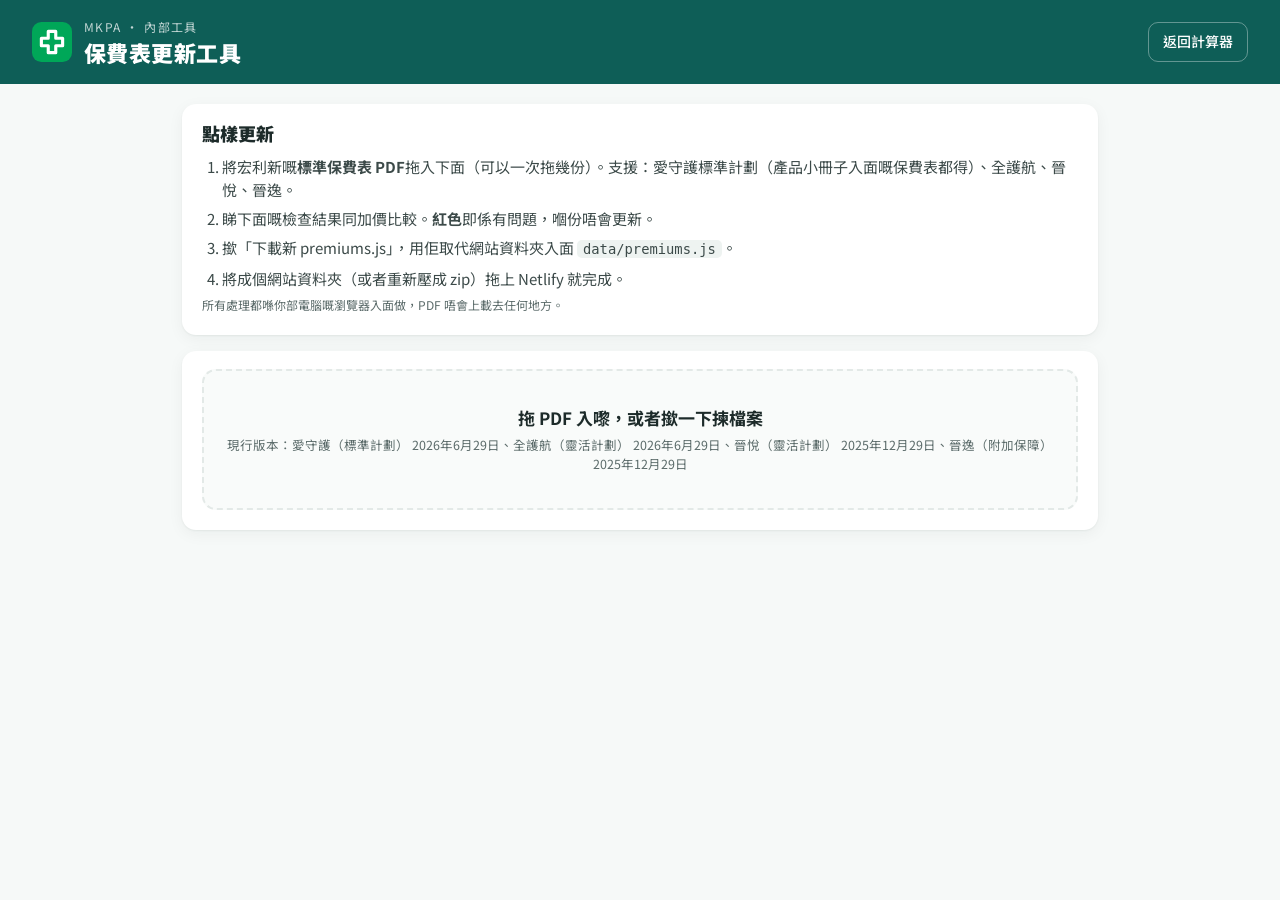
==== commit b7bb41fc: "版面收窄兩邊留白，統一 icon - 內容最闊 1320px，兩邊留白 clamp(16px, 3vw, 32px) - 新 icon（宏利綠 + 白色十字），加喺標題旁、瀏覽器分頁、加至主畫面（主頁" ====
--- a/update.html
+++ b/update.html
@@ -5,18 +5,25 @@
   <meta name="viewport" content="width=device-width, initial-scale=1.0">
   <meta name="robots" content="noindex">
   <title>保費表更新工具</title>
+<meta name="theme-color" content="#0E5E57">
+<link rel="icon" href="favicon.ico" sizes="32x32">
+<link rel="icon" href="favicon.svg" type="image/svg+xml">
+<link rel="apple-touch-icon" href="apple-touch-icon.png">
+<link rel="manifest" href="site.webmanifest">
 <link rel="preconnect" href="https://fonts.googleapis.com">
 <link rel="preconnect" href="https://fonts.gstatic.com" crossorigin>
 <link href="https://fonts.googleapis.com/css2?family=Barlow:wght@500;600;700&family=Noto+Sans+HK:wght@400;500;700;900&display=swap" rel="stylesheet">
-  <link rel="icon" href="data:image/svg+xml,%3Csvg xmlns=%27http://www.w3.org/2000/svg%27 viewBox=%270 0 32 32%27%3E%3Crect width=%2732%27 height=%2732%27 rx=%277%27 fill=%27%230a463f%27/%3E%3Cpath d=%27M13 8h6v5h5v6h-5v5h-6v-5H8v-6h5z%27 fill=%27%23fff%27/%3E%3C/svg%3E">
   <link rel="stylesheet" href="css/style.css">
 </head>
 <body>
   <header class="topbar">
     <div class="wrap topbar__inner">
-      <div>
+      <div class="topbar__brand">
+        <img class="mk-logo" src="favicon.svg" alt="" width="40" height="40">
+        <div>
         <div class="eyebrow">MKPA · 內部工具</div>
         <h1>保費表更新工具</h1>
+        </div>
       </div>
       <div class="topbar__actions"><a class="btn btn--ghost" href="index.html">返回計算器</a></div>
     </div>
--- a/css/style.css
+++ b/css/style.css
@@ -33,7 +33,7 @@
   font-size: 15px;
   line-height: 1.55;
 }
-.wrap { max-width: 1280px; margin: 0 auto; padding: 0 16px; }
+.wrap { max-width: calc(1320px + 2 * clamp(16px, 3vw, 32px)); margin: 0 auto; padding: 0 clamp(16px, 3vw, 32px); }
 h1, h2, h3 { margin: 0; line-height: 1.25; }
 small { font-weight: 400; color: var(--ink-3); }
 .num, .kpi__v, td, output { font-variant-numeric: tabular-nums; }
@@ -43,6 +43,8 @@
 .topbar { background: var(--brand-2); color: #fff; }
 .topbar__inner { display: flex; align-items: center; justify-content: space-between; gap: 16px; padding-top: 18px; padding-bottom: 18px; flex-wrap: wrap; }
 .topbar h1 { font-size: 22px; font-weight: 900; letter-spacing: .02em; }
+.topbar__brand { display: flex; align-items: center; gap: 12px; }
+.topbar__brand .mk-logo { width: 40px; height: 40px; }
 .eyebrow { font-size: 12px; letter-spacing: .12em; opacity: .75; margin-bottom: 2px; }
 .topbar__actions { display: flex; gap: 8px; }
 
@@ -489,7 +491,13 @@
   --mk-warn:#8A5B00; --mk-warn-soft:#FFF5DC; --mk-danger:#C62828; --mk-danger-soft:#FDECEC;
   --mk-sans:"Noto Sans HK","PingFang HK","Microsoft JhengHei",system-ui,sans-serif;
   --mk-num:"Barlow","Noto Sans HK",system-ui,sans-serif;
-}
+  --mk-max:1320px;                        /* 內容最闊 */
+  --mk-gutter:clamp(16px,3vw,32px);       /* 兩邊留白：手機 16px → 桌面 32px */
+}
+/* 版面外框：工具可以用自己嘅 class，但數值要一樣 */
+.mk-wrap{width:100%;max-width:calc(var(--mk-max) + 2 * var(--mk-gutter));margin:0 auto;padding-left:var(--mk-gutter);padding-right:var(--mk-gutter);box-sizing:border-box}
+/* 標題旁 icon */
+.mk-logo{width:32px;height:32px;flex:none;display:block}
 .mk-ecard{display:flex;align-items:center;gap:16px 24px;flex-wrap:wrap;margin:28px 0 0;padding:20px 22px;border-radius:14px;border:1px solid var(--mk-brand-line);background:var(--mk-brand-soft);font-family:var(--mk-sans);color:var(--mk-ink);text-align:left}
 .mk-ecard-txt{flex:1;min-width:200px}
 .mk-ecard-txt b{display:block;font-size:17px;font-weight:700;margin-bottom:2px;color:var(--mk-ink)}
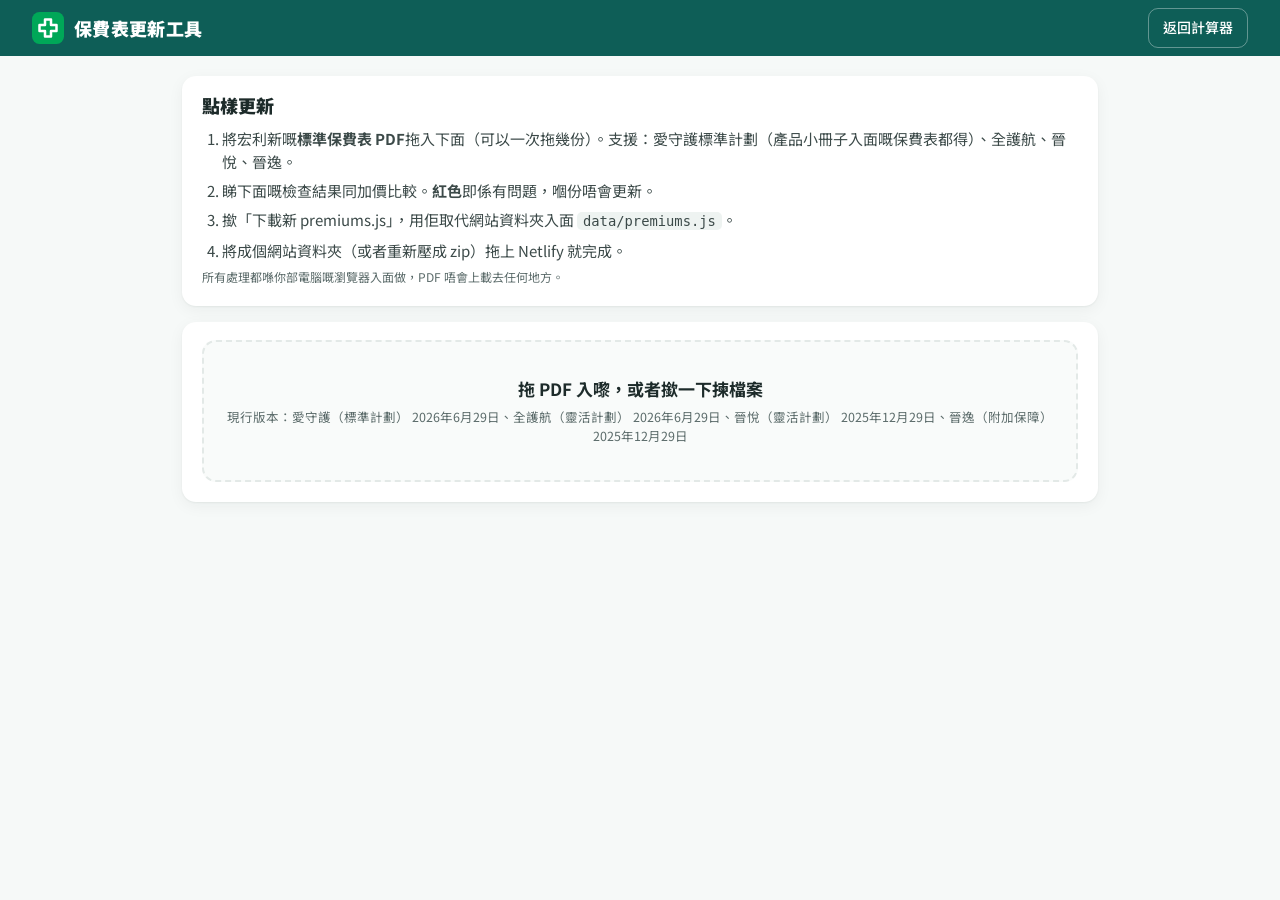
==== commit 38304665: "統一頁頭（鎖住），「複製連結」改做「分享呢個方案」 - 頁頭鎖住喺頂、壓扁到 56px；移走「MKPA · 醫療保障規劃」副名（更新頁同樣） - 分享：手機彈出分享選單，電腦複製連結；連結本身已包括全" ====
--- a/update.html
+++ b/update.html
@@ -16,14 +16,11 @@
   <link rel="stylesheet" href="css/style.css">
 </head>
 <body>
-  <header class="topbar">
+  <header class="topbar mk-header">
     <div class="wrap topbar__inner">
       <div class="topbar__brand">
-        <img class="mk-logo" src="favicon.svg" alt="" width="40" height="40">
-        <div>
-        <div class="eyebrow">MKPA · 內部工具</div>
+        <img class="mk-logo" src="favicon.svg" alt="" width="32" height="32">
         <h1>保費表更新工具</h1>
-        </div>
       </div>
       <div class="topbar__actions"><a class="btn btn--ghost" href="index.html">返回計算器</a></div>
     </div>
--- a/css/style.css
+++ b/css/style.css
@@ -40,13 +40,12 @@
 .kpi__v, .total-hero__main b { font-family: var(--num); }
 
 /* 頂部 */
-.topbar { background: var(--brand-2); color: #fff; }
-.topbar__inner { display: flex; align-items: center; justify-content: space-between; gap: 16px; padding-top: 18px; padding-bottom: 18px; flex-wrap: wrap; }
-.topbar h1 { font-size: 22px; font-weight: 900; letter-spacing: .02em; }
-.topbar__brand { display: flex; align-items: center; gap: 12px; }
-.topbar__brand .mk-logo { width: 40px; height: 40px; }
-.eyebrow { font-size: 12px; letter-spacing: .12em; opacity: .75; margin-bottom: 2px; }
-.topbar__actions { display: flex; gap: 8px; }
+.topbar { background: var(--brand-2); color: #fff; position: sticky; top: 0; z-index: 40; }
+.topbar__inner { display: flex; align-items: center; justify-content: space-between; gap: 12px; min-height: 56px; padding-top: 8px; padding-bottom: 8px; }
+.topbar h1 { font-size: 18px; font-weight: 900; letter-spacing: .02em; white-space: nowrap; overflow: hidden; text-overflow: ellipsis; }
+.topbar__brand { display: flex; align-items: center; gap: 10px; min-width: 0; }
+.topbar__brand .mk-logo { width: 32px; height: 32px; }
+.topbar__actions { display: flex; gap: 8px; flex: none; }
 
 /* 按鈕 */
 .btn { font: inherit; font-size: 14px; font-weight: 500; border-radius: 10px; padding: 8px 14px; cursor: pointer; border: 1px solid transparent; transition: background .15s, border-color .15s; }
@@ -60,7 +59,7 @@
 
 /* 版面 */
 .layout { display: grid; grid-template-columns: 340px minmax(0, 1fr); gap: 20px; padding-top: 20px; padding-bottom: 32px; align-items: start; }
-.panel { background: var(--surface); border-radius: var(--radius); box-shadow: var(--shadow); padding: 4px 18px 18px; position: sticky; top: 12px; max-height: calc(100vh - 24px); overflow-y: auto; }
+.panel { background: var(--surface); border-radius: var(--radius); box-shadow: var(--shadow); padding: 4px 18px 18px; position: sticky; top: 68px; max-height: calc(100vh - 80px); overflow-y: auto; }
 .results { display: flex; flex-direction: column; gap: 16px; min-width: 0; }
 #resultBody { display: flex; flex-direction: column; gap: 16px; }
 
@@ -218,7 +217,7 @@
 }
 @media (max-width: 560px) {
   body { font-size: 14px; }
-  .topbar h1 { font-size: 19px; }
+  .topbar h1 { font-size: 17px; }
   .compare { grid-template-columns: 1fr; }
   .card { padding: 16px 14px; }
   .chart--tall { height: 260px; }
@@ -310,7 +309,7 @@
 
 .jump { display: none; }
 @media (max-width: 900px) {
-  .jump { display: block; position: sticky; top: 8px; z-index: 5; margin: 10px 0 0; text-align: center; background: var(--brand-fill); color: #fff; font-weight: 700; text-decoration: none; font-weight: 700; padding: 9px; border-radius: 10px; box-shadow: var(--shadow); }
+  .jump { display: block; position: sticky; top: 64px; z-index: 5; margin: 10px 0 0; text-align: center; background: var(--brand-fill); color: #fff; font-weight: 700; text-decoration: none; font-weight: 700; padding: 9px; border-radius: 10px; box-shadow: var(--shadow); }
 }
 @media (max-width: 560px) {
   .rung { grid-template-columns: minmax(0, 1fr) auto; grid-template-areas: "who num" "bar bar" "detail detail"; row-gap: 6px; }
@@ -451,8 +450,8 @@
 @media (max-width: 700px) { .total-hero { grid-template-columns: 1fr; } .total-hero__main b { font-size: 30px; } }
 @media print { .total-hero { break-inside: avoid; padding: 10px 12px; } .total-hero__main b { font-size: 24px; } }
 @media print {
-  #secFuture .milestones { display: none; }
-  #secSave { break-before: page; page-break-before: always; }
+  #secGrowth .milestones { display: none; }
+  #secSave { break-before: auto; }
   .growth { margin-top: 8px; padding: 8px 12px; }
 }
 .combo { display: flex; flex-wrap: wrap; gap: 4px 10px; font-size: 12.5px; color: var(--ink-2); margin-top: 8px; background: var(--line-2); border-radius: 8px; padding: 6px 10px; }
@@ -511,7 +510,8 @@
 .mk-print-head{display:none}
 @media print{
   *{-webkit-print-color-adjust:exact;print-color-adjust:exact}
-  .mk-no-print,.mk-print-btn,.mk-ecard-btn{display:none!important}
+  .mk-no-print,.mk-print-btn,.mk-share-btn,.mk-toast,.mk-ecard-btn{display:none!important}
+  .mk-header{position:static}
   .mk-ecard{break-inside:avoid;padding:10px 14px;margin-top:14px}
   .mk-ecard-qr{display:block}
   .mk-ecard-qr svg{width:22mm;height:22mm;display:block}
@@ -519,5 +519,109 @@
   .mk-print-head{display:flex;justify-content:space-between;align-items:baseline;gap:12px;border-bottom:2px solid var(--mk-brand);padding:0 0 5px;margin:0 0 10px;font-family:var(--mk-sans);color:var(--mk-muted);font-size:9pt}
   .mk-print-head b{color:var(--mk-deep);font-size:11pt}
 }
+/* 頁頭：統一鎖住喺頂；第一行 icon + 工具名 + 按鈕 */
+.mk-header{position:sticky;top:0;z-index:50}
+.mk-bar{display:flex;align-items:center;gap:12px;min-height:56px}
+.mk-title{display:flex;align-items:center;gap:10px;min-width:0;font-family:var(--mk-sans);font-weight:900;font-size:17px;white-space:nowrap}
+.mk-title span{overflow:hidden;text-overflow:ellipsis}
+.mk-actions{margin-left:auto;display:flex;align-items:center;gap:8px;flex:none}
+/* 分享呢個方案（同列印按鈕一樣樣式） */
+.mk-share-btn{display:inline-flex;align-items:center;gap:6px;min-height:36px;padding:0 14px;border-radius:8px;border:1px solid var(--mk-brand);background:var(--mk-surface);color:var(--mk-brand-ink);font:inherit;font-size:14px;font-weight:700;cursor:pointer;white-space:nowrap}
+.mk-share-btn:hover{background:var(--mk-brand-soft)}
+.mk-toast{position:fixed;left:50%;bottom:24px;transform:translateX(-50%);z-index:999;background:var(--mk-ink);color:#fff;font:600 14px/1.4 var(--mk-sans);padding:10px 16px;border-radius:10px;box-shadow:0 6px 20px rgba(0,0,0,.18);max-width:calc(100vw - 32px)}
+.mk-share-btn>.mk-long{margin-left:-6px} /* 抵銷 gap，令「分享呢個方案」連埋 */
+.mk-print-btn>.mk-long{margin-left:-2px} /* 「列印 / 存 PDF」保留一個空格 */
+/* 手機：按鈕字縮短（「分享」「列印」） */
+@media (max-width:480px){.mk-long{display:none}.mk-print-btn,.mk-share-btn{padding:0 10px}}
 /* ===== MKPA 統一標準 完 ===== */
 
+
+/* 一步步睇點儲 */
+.chart-tip { margin: 6px 0 0; }
+.story { margin-top: 14px; }
+.story__title { font-size: 13px; font-weight: 700; color: var(--ink-2); margin-bottom: 8px; }
+.story__steps { display: grid; grid-template-columns: repeat(3, minmax(0, 1fr)); gap: 8px; }
+.story__btn { display: flex; align-items: center; justify-content: center; gap: 6px; min-height: 44px; padding: 8px 10px; border-radius: 10px; border: 1.5px solid var(--line); background: #fff; color: var(--ink-2); font: inherit; font-size: 14.5px; font-weight: 700; cursor: pointer; transition: background .15s, border-color .15s, color .15s; }
+.story__btn:hover { border-color: var(--ink-3); }
+.story__btn[disabled] { opacity: .4; cursor: not-allowed; }
+.story__n { font-size: 15px; }
+.story__btn--bank[aria-pressed="true"] { background: var(--bank); border-color: var(--bank); color: #fff; }
+.story__btn--plan[aria-pressed="true"] { background: var(--plan); border-color: var(--plan); color: #fff; }
+.story__btn--delay[aria-pressed="true"] { background: var(--premium); border-color: var(--premium); color: #fff; }
+.story-notes { display: flex; flex-direction: column; gap: 8px; margin-top: 10px; }
+.story-empty { margin: 0; }
+.story-note { display: flex; gap: 10px; align-items: flex-start; border-radius: 10px; padding: 10px 14px; font-size: 14px; line-height: 1.6; }
+.story-note p { margin: 0; }
+.story-note__n { font-weight: 900; font-size: 15px; }
+.story-note--bank { background: var(--bank-soft); } .story-note--bank .story-note__n { color: var(--bank); }
+.story-note--plan { background: var(--plan-soft); } .story-note--plan .story-note__n { color: var(--plan); }
+.story-note--delay { background: var(--premium-soft); } .story-note--delay .story-note__n { color: var(--premium); }
+.story-note b.good, .kpi__s .good { color: var(--brand); }
+.story-note b.bad, .kpi__s .bad { color: var(--premium); }
+.kpi--bank { border-top-color: var(--bank); }
+.kpi--bank .kpi__q .num { background: var(--bank-soft); color: var(--bank); }
+.kpi--plan { border-top-color: var(--plan); }
+.kpi--plan .kpi__q .num { background: var(--plan-soft); color: var(--plan); }
+@media (max-width: 560px) {
+  .story__btn { font-size: 13px; padding: 6px; flex-direction: column; gap: 0; }
+}
+@media print { .story-notes { gap: 4px; } .story-note { padding: 5px 10px; font-size: 10px; } }
+@media print {
+  /* 「保費點樣升」列印時擺喺「要儲幾多」後面，填返第 2 頁 */
+  #resultBody > * { order: 2; }
+  #resultBody > .print-meta, #resultBody > .client-line, #resultBody > .kpis, #resultBody > #secFuture, #resultBody > #secSave { order: 0; }
+  #resultBody > #secGrowth { order: 1; }
+}
+@media print {
+  .rung { padding: 4px 10px; row-gap: 0; }
+  .ladder { gap: 2px; }
+  .delay-lead { font-size: 13px; margin: 2px 0 8px; }
+  .nosave { margin-top: 8px; padding: 8px 12px; }
+  .nosave__row { margin-top: 6px; }
+  .nosave__cell { padding: 5px 10px; }
+  .nosave__cell b { font-size: 15px; }
+}
+
+/* v6：撳先顯示 */
+.kpi--locked .kpi__v { color: var(--ink-3); }
+.kpi__reveal { display: inline-flex; align-items: center; font-size: 15px; font-weight: 700; color: var(--brand); border: 1.5px dashed var(--brand-line, #B4E2C8); background: var(--brand-soft); border-radius: 8px; padding: 4px 12px; }
+.kpi--bank.kpi--locked .kpi__reveal { color: var(--bank); border-color: rgba(36,89,201,.35); background: var(--bank-soft); }
+.kpi--plan.kpi--locked .kpi__reveal { color: var(--plan); border-color: rgba(194,106,6,.35); background: var(--plan-soft); }
+.kpi--alert.kpi--locked .kpi__reveal { color: var(--premium); border-color: rgba(198,40,40,.3); background: var(--premium-soft); }
+.kpi--locked { cursor: pointer; }
+.kd { display: flex; flex-direction: column; gap: 2px; margin-top: 2px; }
+.kd__row { display: flex; justify-content: space-between; align-items: baseline; gap: 8px; font-size: clamp(13px, 7.5cqi, 18px); }
+.kd__row > span:first-child { font-size: 12px; font-weight: 700; color: var(--ink-2); font-family: var(--font); }
+.kd__row--bank > span:first-child { color: var(--bank); }
+.kd__row--plan > span:first-child { color: var(--plan); }
+.kd__v { white-space: nowrap; color: var(--ink-3); font-weight: 700; }
+.kd__v b { color: var(--premium); font-weight: 900; }
+.kd__v small { font-size: 11px; }
+.story__title { display: flex; justify-content: space-between; align-items: center; gap: 8px; }
+.story__all { font: inherit; font-size: 12.5px; font-weight: 700; color: var(--brand); background: none; border: 0; padding: 4px 6px; cursor: pointer; text-decoration: underline; text-underline-offset: 3px; }
+.compare--one { grid-template-columns: 1fr; }
+.total-hero__facts .fact-peak { flex-wrap: wrap; }
+.total-hero__facts .fact-peak em { flex-basis: 100%; font-style: normal; font-size: 12px; color: var(--premium); font-weight: 700; text-align: right; }
+@media print { .kpi__reveal { display: none; } }
+
+/* 多份計劃 */
+.plan-box { border: 1px solid var(--line); border-radius: 12px; padding: 10px 12px 2px; margin-bottom: 10px; background: #fff; }
+.plan-box__head { display: flex; justify-content: space-between; align-items: center; margin-bottom: 6px; font-size: 12.5px; font-weight: 700; color: var(--brand); }
+.plan-box__del { font: inherit; font-size: 12px; color: var(--ink-3); background: none; border: 0; cursor: pointer; padding: 2px 4px; }
+.plan-box__del:hover { color: var(--premium); }
+.btn-add { width: 100%; font: inherit; font-size: 14px; font-weight: 700; color: var(--brand); background: var(--brand-soft); border: 1.5px dashed #B4E2C8; border-radius: 10px; padding: 9px; cursor: pointer; margin-bottom: 8px; }
+.btn-add:hover { border-color: var(--brand); }
+.mix { grid-column: 1 / -1; }
+.mix__bar { display: flex; height: 12px; border-radius: 6px; overflow: hidden; background: #fff; }
+.mix__bar span { display: block; height: 100%; }
+.mix__items { display: grid; grid-template-columns: repeat(auto-fit, minmax(200px, 1fr)); gap: 8px; margin-top: 8px; }
+.mix__item { background: #fff; border-radius: 8px; padding: 7px 10px; display: grid; grid-template-columns: auto 1fr auto; column-gap: 7px; align-items: center; font-size: 12.5px; }
+.mix__item i { width: 10px; height: 10px; border-radius: 3px; display: inline-block; }
+.mix__item span { color: var(--ink-2); }
+.mix__item b { font-size: 15px; font-weight: 900; font-family: var(--num); }
+.mix__item small { grid-column: 2 / -1; color: var(--ink-3); font-size: 11.5px; }
+@media print { .btn-add, .plan-box__del { display: none; } .mix__item { padding: 4px 8px; font-size: 10px; } .mix__item b { font-size: 12px; } }
+@media print {
+  .story-note { break-inside: avoid; }
+  #secSave .card__head { break-after: avoid; }
+}
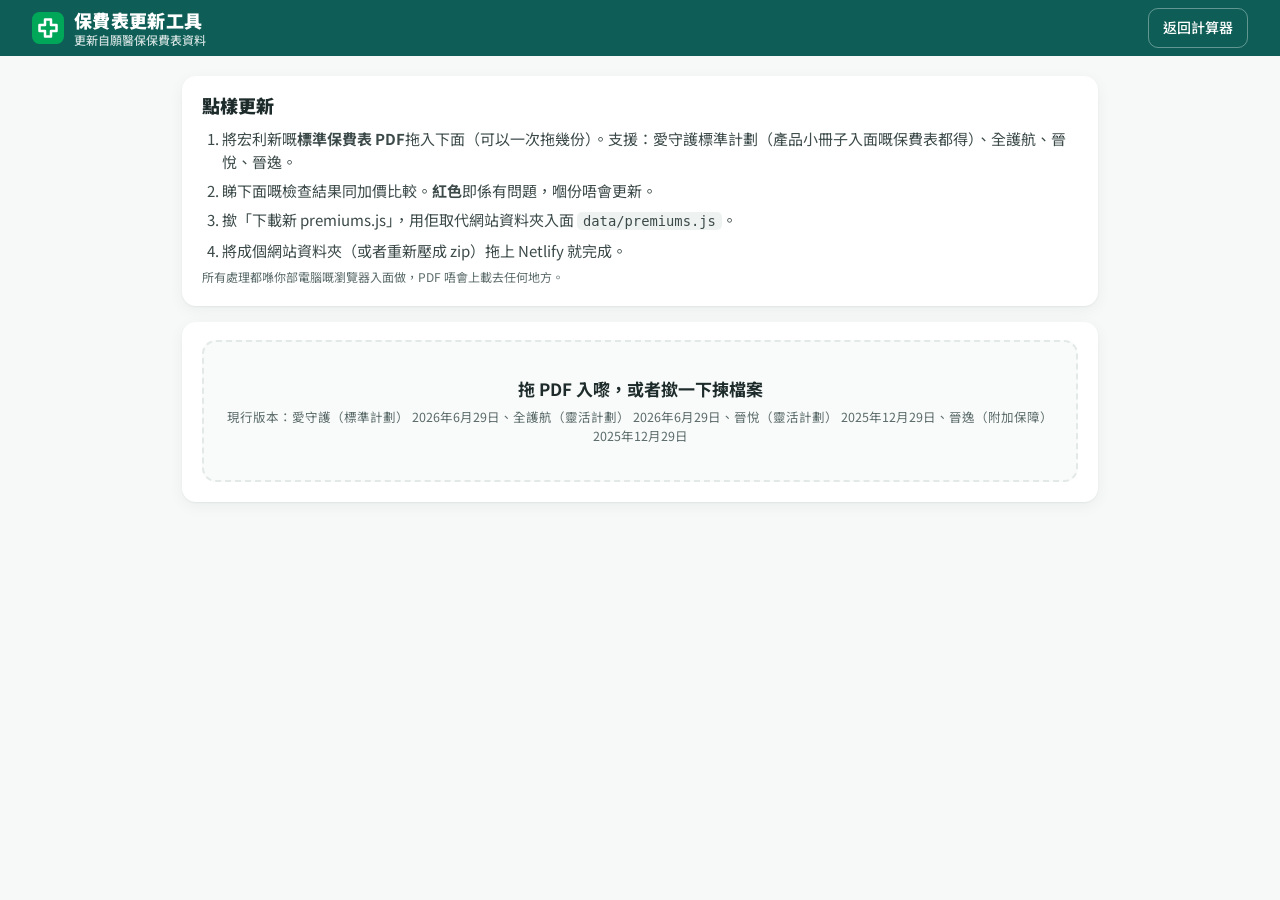
==== commit 724c80df: "頁頭：工具名下面加一行細字簡介 Co-Authored-By: Claude Opus 5.5 <noreply@anthropic.com> Claude-Session: https://clau" ====
--- a/update.html
+++ b/update.html
@@ -20,7 +20,7 @@
     <div class="wrap topbar__inner">
       <div class="topbar__brand">
         <img class="mk-logo" src="favicon.svg" alt="" width="32" height="32">
-        <h1>保費表更新工具</h1>
+        <div class="mk-name"><h1>保費表更新工具</h1><small class="mk-sub">更新自願醫保保費表資料</small></div>
       </div>
       <div class="topbar__actions"><a class="btn btn--ghost" href="index.html">返回計算器</a></div>
     </div>
--- a/css/style.css
+++ b/css/style.css
@@ -524,6 +524,9 @@
 .mk-bar{display:flex;align-items:center;gap:12px;min-height:56px}
 .mk-title{display:flex;align-items:center;gap:10px;min-width:0;font-family:var(--mk-sans);font-weight:900;font-size:17px;white-space:nowrap}
 .mk-title span{overflow:hidden;text-overflow:ellipsis}
+/* 工具名 + 細字簡介（兩行都擠喺 56px 頁頭入面） */
+.mk-name{display:flex;flex-direction:column;justify-content:center;min-width:0;line-height:1.2}
+.mk-sub{display:block;margin-top:2px;color:inherit;font-size:12px;font-weight:500;letter-spacing:0;opacity:.78;white-space:nowrap;overflow:hidden;text-overflow:ellipsis}
 .mk-actions{margin-left:auto;display:flex;align-items:center;gap:8px;flex:none}
 /* 分享呢個方案（同列印按鈕一樣樣式） */
 .mk-share-btn{display:inline-flex;align-items:center;gap:6px;min-height:36px;padding:0 14px;border-radius:8px;border:1px solid var(--mk-brand);background:var(--mk-surface);color:var(--mk-brand-ink);font:inherit;font-size:14px;font-weight:700;cursor:pointer;white-space:nowrap}
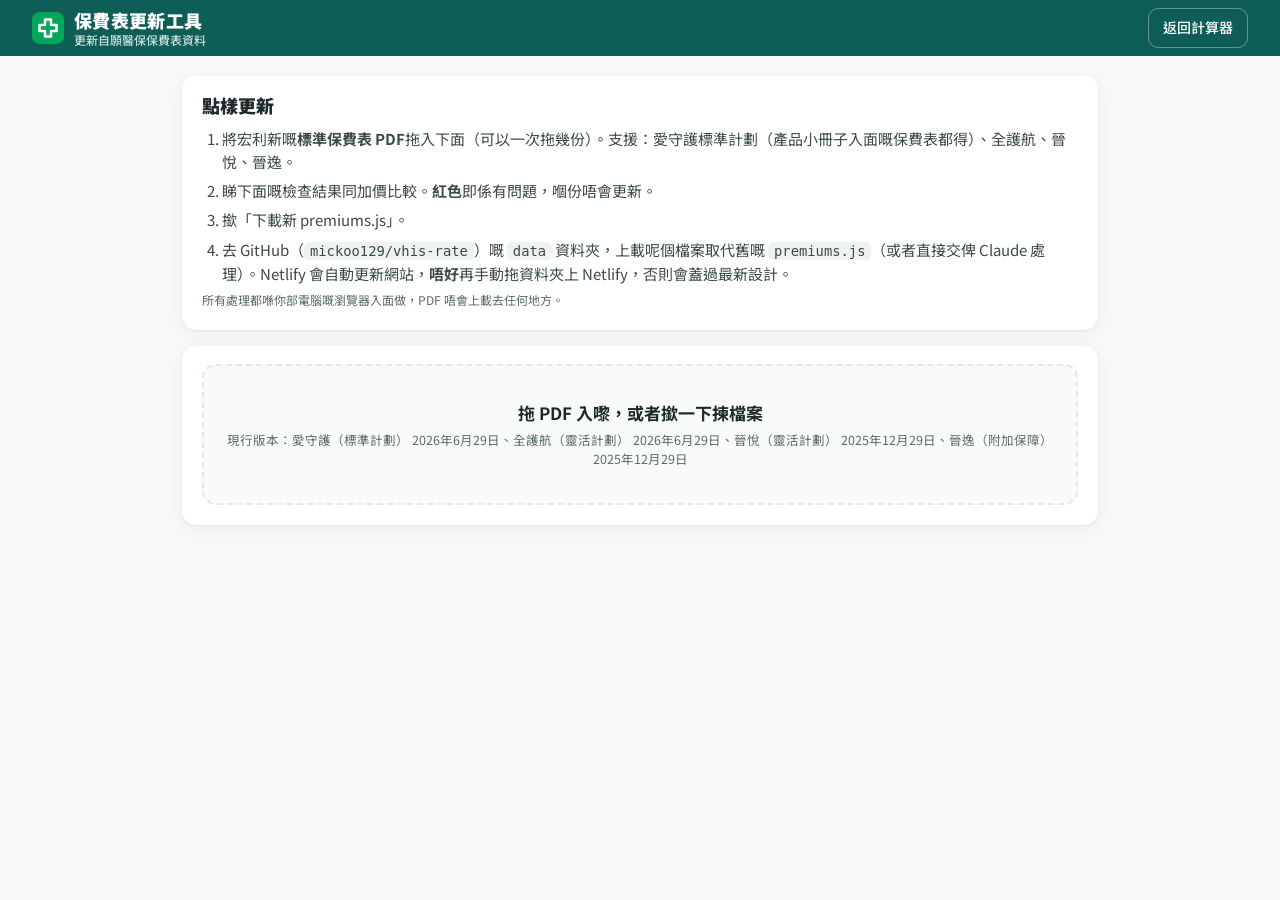
==== commit ce6cf11e: "vhis-rate: 加「保守情景」掣、進階設定收埋、移除主要展示方案、更新 update.html 說明 - 儲蓄計劃回報可以一撳轉做保守情景 3%（故事區同「要儲幾多」都有掣，分享連結會記住） -" ====
--- a/update.html
+++ b/update.html
@@ -32,8 +32,8 @@
       <ol class="steps">
         <li>將宏利新嘅<strong>標準保費表 PDF</strong>拖入下面（可以一次拖幾份）。支援：愛守護標準計劃（產品小冊子入面嘅保費表都得）、全護航、晉悅、晉逸。</li>
         <li>睇下面嘅檢查結果同加價比較。<strong>紅色</strong>即係有問題，嗰份唔會更新。</li>
-        <li>撳「下載新 premiums.js」，用佢取代網站資料夾入面 <code>data/premiums.js</code>。</li>
-        <li>將成個網站資料夾（或者重新壓成 zip）拖上 Netlify 就完成。</li>
+        <li>撳「下載新 premiums.js」。</li>
+        <li>去 GitHub（<code>mickoo129/vhis-rate</code>）嘅 <code>data</code> 資料夾，上載呢個檔案取代舊嘅 <code>premiums.js</code>（或者直接交俾 Claude 處理）。Netlify 會自動更新網站，<strong>唔好</strong>再手動拖資料夾上 Netlify，否則會蓋過最新設計。</li>
       </ol>
       <p class="hint">所有處理都喺你部電腦嘅瀏覽器入面做，PDF 唔會上載去任何地方。</p>
     </section>
--- a/css/style.css
+++ b/css/style.css
@@ -12,11 +12,11 @@
   --brand-soft: #E6F6EE;
   --premium: #C62828;
   --premium-soft: #FDECEC;
-  --prep: #9aa3b2;
-  --bank: #2459c9;
-  --bank-soft: #e8eefb;
-  --plan: #c26a06;
-  --plan-soft: #fdf0de;
+  --prep: var(--mk-cat-7);
+  --bank: var(--mk-cat-1-ink);
+  --bank-soft: var(--mk-cat-1-soft);
+  --plan: var(--mk-cat-5-ink);
+  --plan-soft: var(--mk-cat-5-soft);
   --radius: 14px;
   --shadow: 0 1px 2px rgba(29, 43, 42, .06), 0 4px 16px rgba(29, 43, 42, .05);
   --font: "Noto Sans HK", "PingFang HK", "Microsoft JhengHei", system-ui, sans-serif;
@@ -40,7 +40,7 @@
 .kpi__v, .total-hero__main b { font-family: var(--num); }
 
 /* 頂部 */
-.topbar { background: var(--brand-2); color: #fff; position: sticky; top: 0; z-index: 40; }
+.topbar { position: sticky; top: 0; z-index: 40; }
 .topbar__inner { display: flex; align-items: center; justify-content: space-between; gap: 12px; min-height: 56px; padding-top: 8px; padding-bottom: 8px; }
 .topbar h1 { font-size: 18px; font-weight: 900; letter-spacing: .02em; white-space: nowrap; overflow: hidden; text-overflow: ellipsis; }
 .topbar__brand { display: flex; align-items: center; gap: 10px; min-width: 0; }
@@ -93,7 +93,7 @@
 
 input[type="range"] { width: 100%; accent-color: var(--brand); margin: 4px 0 0; height: 24px; }
 #bankRate { accent-color: var(--bank); }
-#planRate, #planYears { accent-color: var(--plan); }
+#planRate, #planYears { accent-color: var(--mk-cat-5); }
 .pill { font-size: 13px; font-weight: 700; padding: 1px 9px; border-radius: 999px; background: var(--brand-soft); color: var(--brand); min-width: 52px; text-align: center; }
 .pill--bank { background: var(--bank-soft); color: var(--bank); }
 .pill--plan { background: var(--plan-soft); color: var(--plan); }
@@ -220,7 +220,7 @@
   .topbar h1 { font-size: 17px; }
   .compare { grid-template-columns: 1fr; }
   .card { padding: 16px 14px; }
-  .chart--tall { height: 260px; }
+  .chart--tall { height: 380px; } /* 手機圖例會分好多行，要高啲先唔會壓住個圖 */
   .topbar__actions .btn { padding: 7px 10px; font-size: 13px; }
 }
 
@@ -281,7 +281,7 @@
 .card__head--wrap { flex-wrap: wrap; }
 .seg--tabs { min-width: 220px; }
 .seg button[disabled] { opacity: .4; cursor: not-allowed; }
-section[id^="sec"] { scroll-margin-top: 12px; }
+section[id^="sec"] { scroll-margin-top: 72px; }
 
 .delay-lead { font-size: 18px; font-weight: 500; line-height: 1.5; margin: 4px 0 16px; }
 .delay-lead b { color: var(--premium); font-weight: 900; }
@@ -309,7 +309,9 @@
 
 .jump { display: none; }
 @media (max-width: 900px) {
-  .jump { display: block; position: sticky; top: 64px; z-index: 5; margin: 10px 0 0; text-align: center; background: var(--brand-fill); color: #fff; font-weight: 700; text-decoration: none; font-weight: 700; padding: 9px; border-radius: 10px; box-shadow: var(--shadow); }
+  /* 手機：右下角浮動掣，唔佔輸入區位置；碌到結果區就收埋 */
+  .jump { display: inline-flex; align-items: center; gap: 4px; position: fixed; right: 16px; bottom: calc(16px + env(safe-area-inset-bottom, 0px)); z-index: 30; background: var(--brand-fill); color: #fff; font-weight: 700; text-decoration: none; font-size: 15px; padding: 10px 18px; border-radius: 999px; box-shadow: 0 4px 14px rgba(0, 0, 0, .22); transition: opacity .2s, transform .2s; }
+  .jump.is-hidden { opacity: 0; transform: translateY(12px); pointer-events: none; }
 }
 @media (max-width: 560px) {
   .rung { grid-template-columns: minmax(0, 1fr) auto; grid-template-areas: "who num" "bar bar" "detail detail"; row-gap: 6px; }
@@ -459,7 +461,7 @@
 .combo__eq b { color: var(--premium); }
 .split { grid-column: 1 / -1; margin-top: 4px; }
 .split__bar { display: flex; height: 14px; border-radius: 7px; overflow: hidden; background: #fff; }
-.split__seg--before { background: #9aa3b2; }
+.split__seg--before { background: var(--mk-cat-7); }
 .split__seg--save { background: var(--premium); }
 .split__seg--out { background: #4b5563; }
 .split__items { display: grid; grid-template-columns: repeat(auto-fit, minmax(200px, 1fr)); gap: 8px; margin-top: 10px; }
@@ -468,7 +470,7 @@
 .split__item b { font-size: 15px; font-weight: 900; font-variant-numeric: tabular-nums; }
 .split__item small { grid-column: 2 / -1; color: var(--ink-3); font-size: 11.5px; }
 .split__dot { width: 10px; height: 10px; border-radius: 3px; display: inline-block; }
-.split__dot--before { background: #9aa3b2; }
+.split__dot--before { background: var(--mk-cat-7); }
 .split__dot--save { background: var(--premium); }
 .split__dot--out { background: #4b5563; }
 @media print {
@@ -492,7 +494,27 @@
   --mk-num:"Barlow","Noto Sans HK",system-ui,sans-serif;
   --mk-max:1320px;                        /* 內容最闊 */
   --mk-gutter:clamp(16px,3vw,32px);       /* 兩邊留白：手機 16px → 桌面 32px */
-}
+  /* 分類色盤：主色（圓點、色條、圖表）／ -ink 白底寫字 ／ -soft 淺底 */
+  --mk-cat-1:#3072D4; --mk-cat-1-ink:#3072D4; --mk-cat-1-soft:#F1F5FC;   /* 1 醫療／住院 */
+  --mk-cat-2:#D86F35; --mk-cat-2-ink:#B95924; --mk-cat-2-soft:#FCF5F1;   /* 2 人壽／身故 */
+  --mk-cat-3:#953CB3; --mk-cat-3-ink:#953CB3; --mk-cat-3-soft:#F8F1FA;   /* 3 危疾 */
+  --mk-cat-4:#158E92; --mk-cat-4-ink:#138185; --mk-cat-4-soft:#EFF7F7;   /* 4 意外 */
+  --mk-cat-5:#C29323; --mk-cat-5-ink:#926F1B; --mk-cat-5-soft:#FBF7F0;   /* 5 儲蓄／退休／強積金 */
+  --mk-cat-6:#CD486B; --mk-cat-6-ink:#CB4266; --mk-cat-6-soft:#FCF2F5;   /* 6 癌症 */
+  --mk-cat-7:#6F7377; --mk-cat-7-ink:#6F7377; --mk-cat-7-soft:#F5F5F5;   /* 7 中性／其他 */
+  --mk-cat-8:#845C4A; --mk-cat-8-ink:#845C4A; --mk-cat-8-soft:#F6F4F2;   /* 8 後備 */
+}
+/* 分類 class：加喺元素上就用 var(--c) var(--c-ink) var(--c-soft) */
+.mk-cat-1{--c:var(--mk-cat-1);--c-ink:var(--mk-cat-1-ink);--c-soft:var(--mk-cat-1-soft)}
+.mk-cat-2{--c:var(--mk-cat-2);--c-ink:var(--mk-cat-2-ink);--c-soft:var(--mk-cat-2-soft)}
+.mk-cat-3{--c:var(--mk-cat-3);--c-ink:var(--mk-cat-3-ink);--c-soft:var(--mk-cat-3-soft)}
+.mk-cat-4{--c:var(--mk-cat-4);--c-ink:var(--mk-cat-4-ink);--c-soft:var(--mk-cat-4-soft)}
+.mk-cat-5{--c:var(--mk-cat-5);--c-ink:var(--mk-cat-5-ink);--c-soft:var(--mk-cat-5-soft)}
+.mk-cat-6{--c:var(--mk-cat-6);--c-ink:var(--mk-cat-6-ink);--c-soft:var(--mk-cat-6-soft)}
+.mk-cat-7{--c:var(--mk-cat-7);--c-ink:var(--mk-cat-7-ink);--c-soft:var(--mk-cat-7-soft)}
+.mk-cat-8{--c:var(--mk-cat-8);--c-ink:var(--mk-cat-8-ink);--c-soft:var(--mk-cat-8-soft)}
+.mk-chip{display:inline-flex;align-items:center;gap:6px;padding:2px 10px;border-radius:999px;background:var(--c-soft);color:var(--c-ink);font-size:13px;font-weight:700}
+.mk-dot{display:inline-block;width:8px;height:8px;border-radius:50%;background:var(--c)}
 /* 版面外框：工具可以用自己嘅 class，但數值要一樣 */
 .mk-wrap{width:100%;max-width:calc(var(--mk-max) + 2 * var(--mk-gutter));margin:0 auto;padding-left:var(--mk-gutter);padding-right:var(--mk-gutter);box-sizing:border-box}
 /* 標題旁 icon */
@@ -508,9 +530,13 @@
 .mk-print-btn{display:inline-flex;align-items:center;gap:6px;min-height:36px;padding:0 14px;border-radius:8px;border:1px solid var(--mk-brand);background:var(--mk-surface);color:var(--mk-brand-ink);font:inherit;font-size:14px;font-weight:700;cursor:pointer;white-space:nowrap}
 .mk-print-btn:hover{background:var(--mk-brand-soft)}
 .mk-print-head{display:none}
+/* MKPA 工具箱連結（頁尾，電子名片同版權行之間；開新分頁；列印唔印） */
+.mk-home-link{margin:16px 0 0;font-family:var(--mk-sans);font-size:14px;line-height:1.5}
+.mk-home-link a{color:inherit;font-weight:700;text-decoration:underline;text-underline-offset:3px;text-decoration-thickness:1px}
+.mk-home-link a:hover{text-decoration-thickness:2px}
 @media print{
   *{-webkit-print-color-adjust:exact;print-color-adjust:exact}
-  .mk-no-print,.mk-print-btn,.mk-share-btn,.mk-toast,.mk-ecard-btn{display:none!important}
+  .mk-no-print,.mk-print-btn,.mk-share-btn,.mk-toast,.mk-ecard-btn,.mk-home-link{display:none!important}
   .mk-header{position:static}
   .mk-ecard{break-inside:avoid;padding:10px 14px;margin-top:14px}
   .mk-ecard-qr{display:block}
@@ -520,18 +546,35 @@
   .mk-print-head b{color:var(--mk-deep);font-size:11pt}
 }
 /* 頁頭：統一鎖住喺頂；第一行 icon + 工具名 + 按鈕 */
-.mk-header{position:sticky;top:0;z-index:50}
-.mk-bar{display:flex;align-items:center;gap:12px;min-height:56px}
-.mk-title{display:flex;align-items:center;gap:10px;min-width:0;font-family:var(--mk-sans);font-weight:900;font-size:17px;white-space:nowrap}
+/* 頁頭：深青綠底、白字（分頁掣擺法跟 claimsreport）；第一行 icon＋工具名 → 分頁掣（名右邊）→ 右邊按鈕；平板同手機分頁掣落第二行、左右捲 */
+.mk-header{position:sticky;top:0;z-index:50;background:var(--mk-deep);color:#fff;border-bottom:0}
+.mk-bar{display:flex;align-items:center;gap:16px;min-height:60px}
+.mk-title{display:flex;align-items:center;gap:10px;min-width:0;font-family:var(--mk-sans);font-weight:900;font-size:17px;white-space:nowrap;color:var(--mk-deep);text-decoration:none}
 .mk-title span{overflow:hidden;text-overflow:ellipsis}
 /* 工具名 + 細字簡介（兩行都擠喺 56px 頁頭入面） */
 .mk-name{display:flex;flex-direction:column;justify-content:center;min-width:0;line-height:1.2}
 .mk-sub{display:block;margin-top:2px;color:inherit;font-size:12px;font-weight:500;letter-spacing:0;opacity:.78;white-space:nowrap;overflow:hidden;text-overflow:ellipsis}
+.mk-header .mk-title,.mk-header .mk-name{color:#fff}
+.mk-header .mk-sub{color:#C9DDD8;opacity:1}
+/* 分頁掣／導覽：每粒加 .mk-tab 同 .mk-cat-N（或者自己設 --c、--c-ink）；選中用 .on／.active／aria-selected／aria-pressed／aria-current */
+.mk-tabs{--c:var(--mk-brand);--c-ink:var(--mk-brand-ink);display:flex;align-items:center;gap:4px;flex:1;min-width:0;overflow-x:auto;scrollbar-width:none}
+.mk-tabs::-webkit-scrollbar{display:none}
+.mk-tab{display:inline-flex;align-items:center;gap:6px;flex:none;padding:6px 10px;border:0;border-radius:999px;background:none;color:#D7E7E3;font-family:var(--mk-sans);font-size:14px;font-weight:500;line-height:1.4;white-space:nowrap;text-decoration:none;cursor:pointer;box-shadow:none}
+.mk-tab::before{content:"";width:8px;height:8px;border-radius:50%;background:var(--c);flex:none;box-shadow:0 0 0 2px rgba(255,255,255,.35);margin:0}
+.mk-tab:hover{background:rgba(255,255,255,.1);color:#fff;text-decoration:none}
+/* 選中：白色膠囊、字用該分類文字色，色點保留分類色 */
+.mk-tab.on,.mk-tab.active,.mk-tab[aria-selected="true"],.mk-tab[aria-pressed="true"],.mk-tab[aria-current="page"]{background:#fff;color:var(--c-ink);font-weight:700}
+.mk-tab.on::before,.mk-tab.active::before,.mk-tab[aria-selected="true"]::before,.mk-tab[aria-pressed="true"]::before,.mk-tab[aria-current="page"]::before{box-shadow:none}
+/* 平板同手機（≤1023px）：分頁掣落第二行，一行過左右捲 */
+@media (max-width:1023px){.mk-header .mk-bar,.mk-header.mk-bar{flex-wrap:wrap;height:auto;min-height:0;align-content:flex-start;row-gap:8px;column-gap:10px;padding-top:10px;padding-bottom:8px}.mk-bar>.mk-title{flex:1}.mk-header .mk-bar>.mk-tabs,.mk-header.mk-bar>.mk-tabs{order:3;flex:none;width:100%;margin:0}}
 .mk-actions{margin-left:auto;display:flex;align-items:center;gap:8px;flex:none}
 /* 分享呢個方案（同列印按鈕一樣樣式） */
 .mk-share-btn{display:inline-flex;align-items:center;gap:6px;min-height:36px;padding:0 14px;border-radius:8px;border:1px solid var(--mk-brand);background:var(--mk-surface);color:var(--mk-brand-ink);font:inherit;font-size:14px;font-weight:700;cursor:pointer;white-space:nowrap}
 .mk-share-btn:hover{background:var(--mk-brand-soft)}
 .mk-toast{position:fixed;left:50%;bottom:24px;transform:translateX(-50%);z-index:999;background:var(--mk-ink);color:#fff;font:600 14px/1.4 var(--mk-sans);padding:10px 16px;border-radius:10px;box-shadow:0 6px 20px rgba(0,0,0,.18);max-width:calc(100vw - 32px)}
+/* 頁頭入面嘅掣：透明底、白字白框 */
+.mk-header .mk-share-btn,.mk-header .mk-print-btn{background:transparent;color:#fff;border-color:rgba(255,255,255,.55)}
+.mk-header .mk-share-btn:hover,.mk-header .mk-print-btn:hover{background:rgba(255,255,255,.12)}
 .mk-share-btn>.mk-long{margin-left:-6px} /* 抵銷 gap，令「分享呢個方案」連埋 */
 .mk-print-btn>.mk-long{margin-left:-2px} /* 「列印 / 存 PDF」保留一個空格 */
 /* 手機：按鈕字縮短（「分享」「列印」） */
@@ -561,9 +604,9 @@
 .story-note--delay { background: var(--premium-soft); } .story-note--delay .story-note__n { color: var(--premium); }
 .story-note b.good, .kpi__s .good { color: var(--brand); }
 .story-note b.bad, .kpi__s .bad { color: var(--premium); }
-.kpi--bank { border-top-color: var(--bank); }
+.kpi--bank { border-top-color: var(--mk-cat-1); }
 .kpi--bank .kpi__q .num { background: var(--bank-soft); color: var(--bank); }
-.kpi--plan { border-top-color: var(--plan); }
+.kpi--plan { border-top-color: var(--mk-cat-5); }
 .kpi--plan .kpi__q .num { background: var(--plan-soft); color: var(--plan); }
 @media (max-width: 560px) {
   .story__btn { font-size: 13px; padding: 6px; flex-direction: column; gap: 0; }
@@ -588,8 +631,8 @@
 /* v6：撳先顯示 */
 .kpi--locked .kpi__v { color: var(--ink-3); }
 .kpi__reveal { display: inline-flex; align-items: center; font-size: 15px; font-weight: 700; color: var(--brand); border: 1.5px dashed var(--brand-line, #B4E2C8); background: var(--brand-soft); border-radius: 8px; padding: 4px 12px; }
-.kpi--bank.kpi--locked .kpi__reveal { color: var(--bank); border-color: rgba(36,89,201,.35); background: var(--bank-soft); }
-.kpi--plan.kpi--locked .kpi__reveal { color: var(--plan); border-color: rgba(194,106,6,.35); background: var(--plan-soft); }
+.kpi--bank.kpi--locked .kpi__reveal { color: var(--bank); border-color: rgba(42,120,214,.35); background: var(--bank-soft); }
+.kpi--plan.kpi--locked .kpi__reveal { color: var(--plan); border-color: rgba(201,154,46,.35); background: var(--plan-soft); }
 .kpi--alert.kpi--locked .kpi__reveal { color: var(--premium); border-color: rgba(198,40,40,.3); background: var(--premium-soft); }
 .kpi--locked { cursor: pointer; }
 .kd { display: flex; flex-direction: column; gap: 2px; margin-top: 2px; }
@@ -628,3 +671,27 @@
   .story-note { break-inside: avoid; }
   #secSave .card__head { break-after: avoid; }
 }
+#results { scroll-margin-top: 72px; }
+
+/* 進階設定（預設收埋） */
+.adv { border-top: 1px solid var(--line-2); margin: 0 0 12px; }
+.adv__sum { list-style: none; cursor: pointer; display: flex; flex-direction: column; gap: 2px; padding: 12px 0; }
+.adv__sum::-webkit-details-marker { display: none; }
+.adv__t { font-size: 12px; font-weight: 700; letter-spacing: .1em; color: var(--brand); }
+.adv__t::before { content: "▸ "; }
+.adv[open] .adv__t::before { content: "▾ "; }
+.adv__s { font-size: 12px; color: var(--ink-3); line-height: 1.5; }
+.adv[open] .adv__s { display: none; }
+.group--adv { padding-top: 4px; }
+.group--adv:last-child { border-bottom: 0; }
+
+/* 保守情景 */
+.seg--sm button { font-size: 13px; padding: 5px 10px; }
+.cons-row { display: flex; align-items: center; gap: 10px; margin-bottom: 10px; flex-wrap: wrap; }
+.cons-row__t { font-size: 12.5px; color: var(--ink-2); font-weight: 700; }
+.cons-row .cons-seg { flex: 0 1 280px; }
+.cons-seg button[data-value="1"][aria-checked="true"] { background: var(--mk-warn-soft, #FFF5DC); color: var(--mk-warn, #8A5B00); }
+.cons-seg button[disabled] { opacity: .45; cursor: not-allowed; }
+#secSave .card__head .cons-seg { flex: 0 0 auto; min-width: 230px; }
+.cons-hint { color: var(--mk-warn, #8A5B00); font-weight: 700; }
+@media (max-width: 560px) { #secSave .card__head { flex-wrap: wrap; } #secSave .card__head .cons-seg { width: 100%; } }
